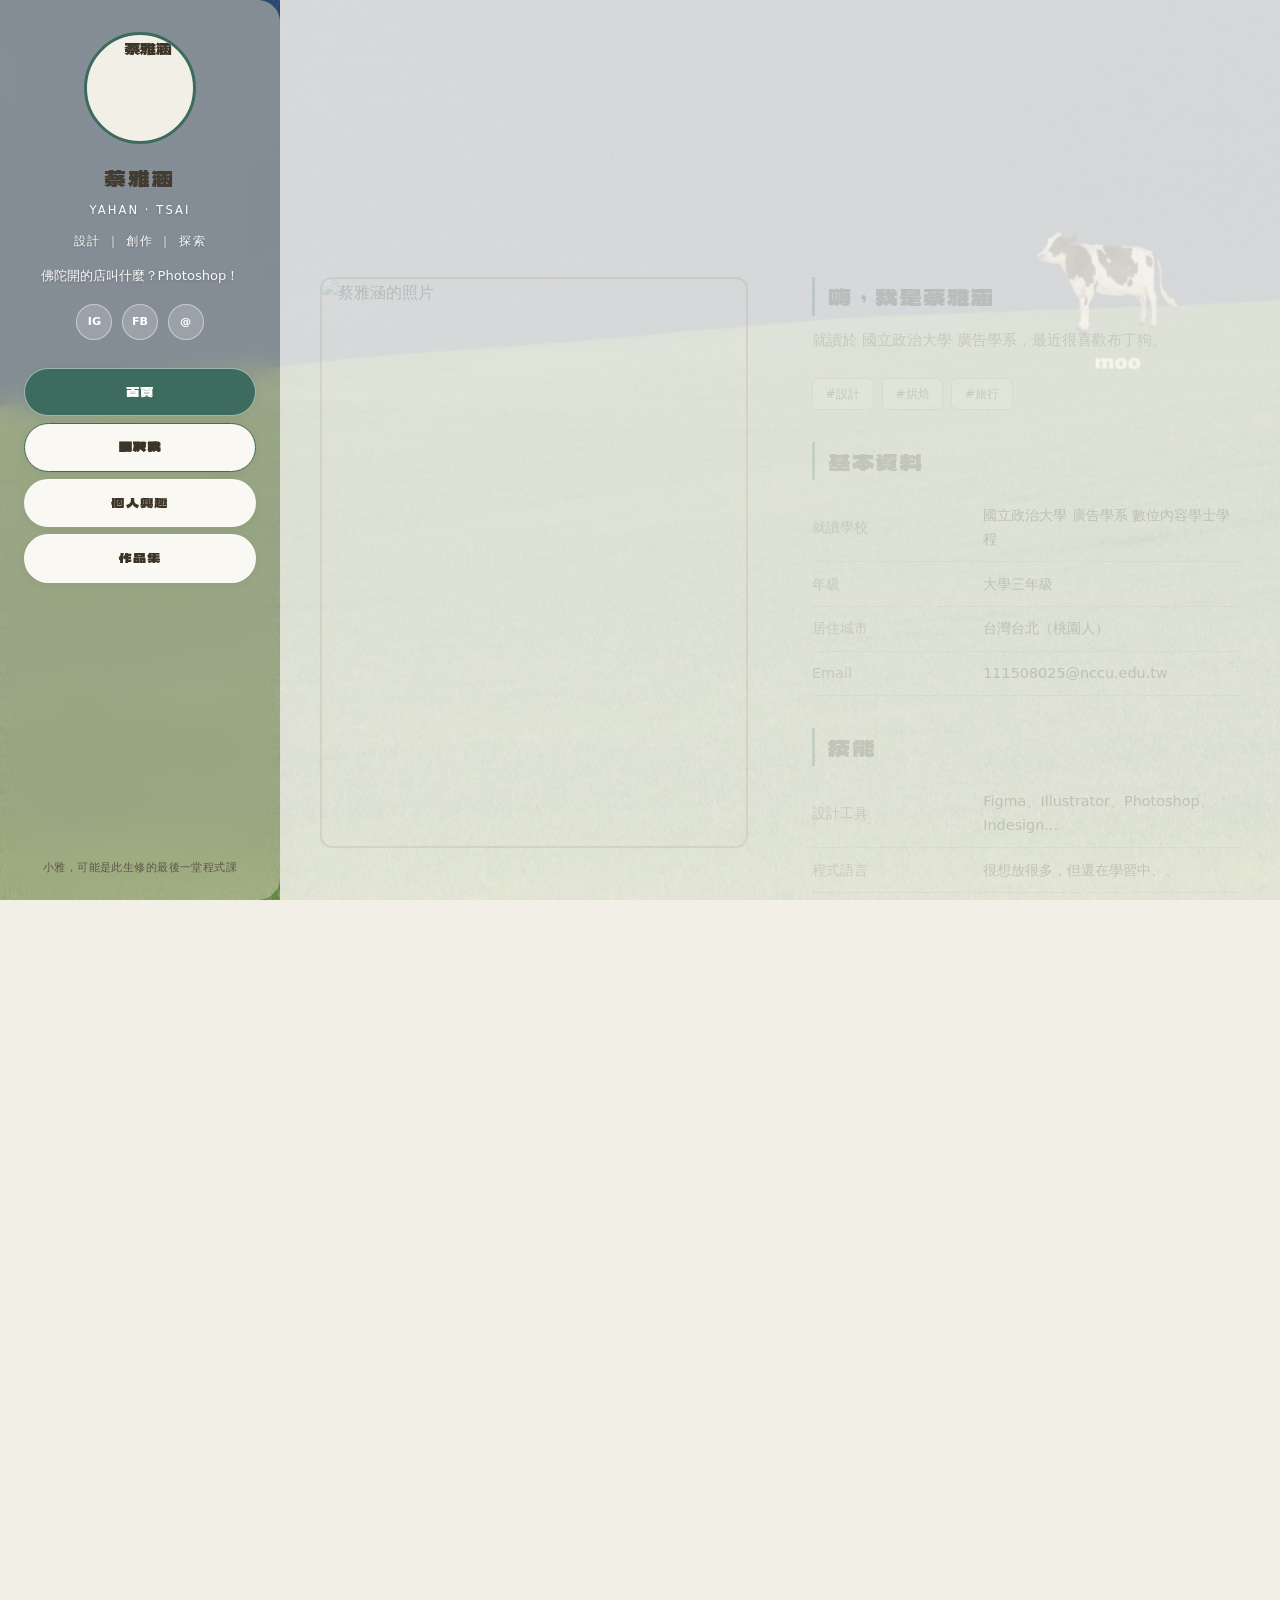
==== pages/about.html @ 95491099 "完成側邊欄佈局與字體調整" ====
<!DOCTYPE html>
<html lang="zh-TW">
<head>
  <meta charset="UTF-8" />
  <meta http-equiv="refresh" content="0;url=../index.html#about" />
  <title>重新導向…</title>
</head>
<body>
  <p>若未自動跳轉，請<a href="../index.html#about">點此前往關於我</a>。</p>
</body>
</html>
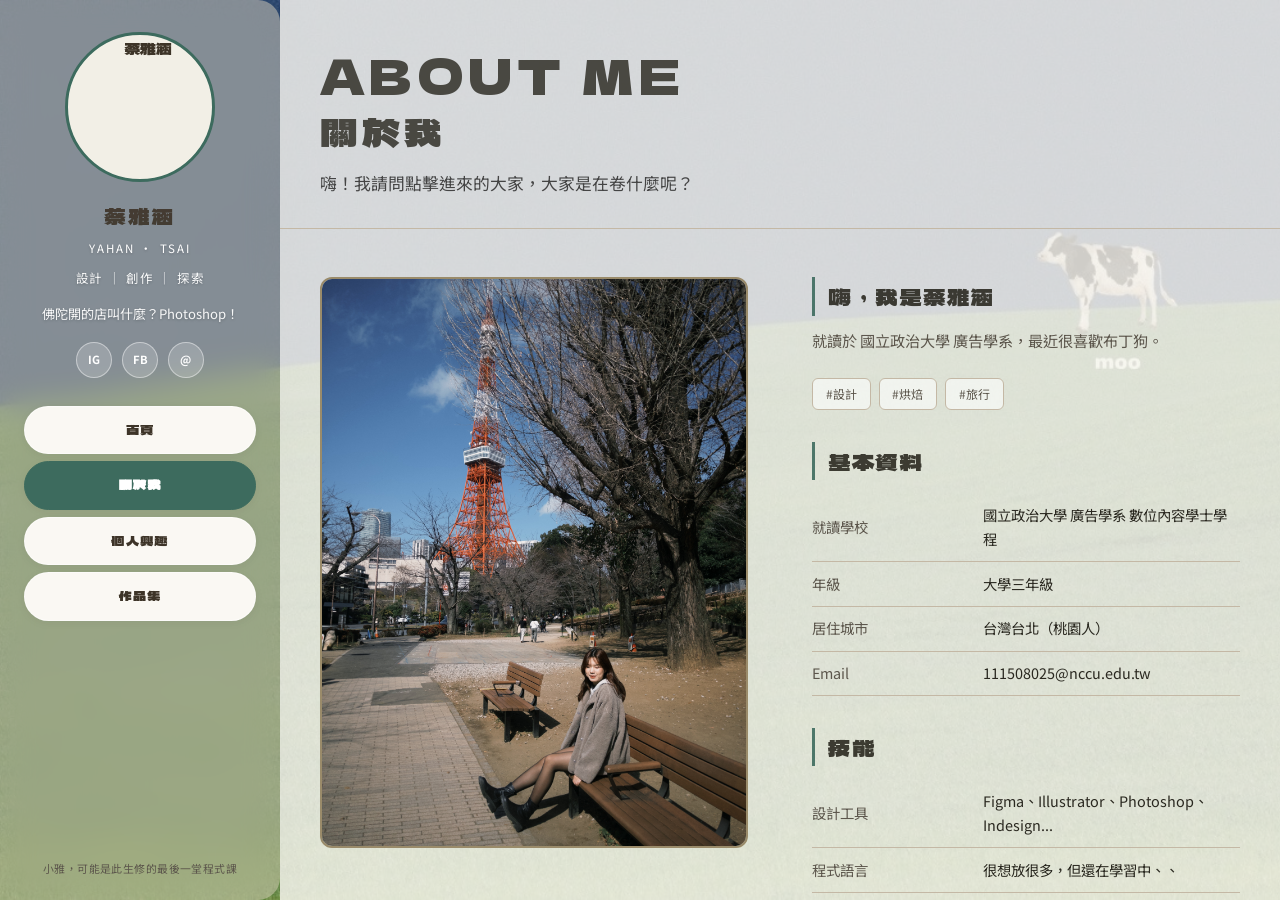
==== commit 1bf1d177: "Replace hash routes with path-based URLs and Vercel rewrites - Update navigation and hero links to /" ====
--- a/pages/about.html
+++ b/pages/about.html
@@ -2,10 +2,83 @@
 <html lang="zh-TW">
 <head>
   <meta charset="UTF-8" />
-  <meta http-equiv="refresh" content="0;url=../index.html#about" />
-  <title>重新導向…</title>
+  <meta name="viewport" content="width=device-width, initial-scale=1.0" />
+  <title>關於我 · 蔡雅涵</title>
+  <link rel="stylesheet" href="../css/style.css" />
+  <link rel="preconnect" href="https://fonts.googleapis.com" />
+  <link href="https://fonts.googleapis.com/css2?family=Noto+Sans+TC:wght@400;500;700&display=swap" rel="stylesheet" />
 </head>
 <body>
-  <p>若未自動跳轉，請<a href="../index.html#about">點此前往關於我</a>。</p>
+  <div class="layout" id="layout">
+    <aside class="sidebar" aria-label="網站選單與簡介">
+      <div class="sidebar__inner">
+        <div class="sidebar__avatar">
+          <img class="sidebar__avatar-img" src="../images/head.jpg?v=20260412" alt="蔡雅涵" />
+        </div>
+        <p class="sidebar__name">蔡雅涵</p>
+        <p class="sidebar__en">YAHAN · TSAI</p>
+        <p class="sidebar__tagline">設計 ｜ 創作 ｜ 探索</p>
+        <p class="sidebar__bio">佛陀開的店叫什麼？Photoshop！</p>
+        <div class="sidebar__social" aria-label="社群連結">
+          <a class="sidebar__social-link" href="https://www.instagram.com/vegetab.yh/" target="_blank" rel="noopener noreferrer" aria-label="Instagram（另開新分頁）">IG</a>
+          <a class="sidebar__social-link" href="https://www.facebook.com/ya.han.JK0905?locale=zh_TW" target="_blank" rel="noopener noreferrer" aria-label="Facebook（另開新分頁）">FB</a>
+          <a class="sidebar__social-link" href="https://www.threads.com/@vegetab.yh?hl=zh-tw" target="_blank" rel="noopener noreferrer" aria-label="Threads（另開新分頁）">@</a>
+        </div>
+        <nav class="sidebar__nav" aria-label="主要導覽">
+          <a href="/" class="sidebar__nav-btn" data-view="home">首頁</a>
+          <a href="/about" class="sidebar__nav-btn active" data-view="about">關於我</a>
+          <a href="/interests" class="sidebar__nav-btn" data-view="interests">個人興趣</a>
+          <a href="/portfolio" class="sidebar__nav-btn" data-view="portfolio">作品集</a>
+        </nav>
+        <p class="sidebar__copy">小雅，可能是此生修的最後一堂程式課</p>
+      </div>
+    </aside>
+
+    <div class="main-wrap">
+      <header class="main-topbar">
+        <button type="button" class="back-btn" id="backBtn" aria-label="返回選單">← 返回</button>
+      </header>
+      <main class="app-main">
+        <section id="view-about" class="view view--active" aria-label="關於我">
+          <div class="page__header fade-in">
+            <h1 class="page__title"><span class="page__title-en">ABOUT ME</span><span class="page__title-zh">關於我</span></h1>
+            <p>嗨！我請問點擊進來的大家，大家是在卷什麼呢？</p>
+          </div>
+          <div class="page__body">
+            <div class="about-grid">
+              <div>
+                <img class="about-photo" src="../images/pic.jpg?v=20260412" alt="蔡雅涵的照片" />
+              </div>
+              <div class="about-info">
+                <h2>嗨，我是蔡雅涵</h2>
+                <p>就讀於 國立政治大學 廣告學系，最近很喜歡布丁狗。</p>
+                <div class="tag-list">
+                  <span class="tag">#設計</span>
+                  <span class="tag">#烘焙</span>
+                  <span class="tag">#旅行</span>
+                </div>
+                <h2>基本資料</h2>
+                <table class="skills-table">
+                  <tr><td>就讀學校</td><td>國立政治大學 廣告學系 數位內容學士學程</td></tr>
+                  <tr><td>年級</td><td>大學三年級</td></tr>
+                  <tr><td>居住城市</td><td>台灣台北（桃園人）</td></tr>
+                  <tr><td>Email</td><td>111508025@nccu.edu.tw</td></tr>
+                </table>
+                <h2>技能</h2>
+                <table class="skills-table">
+                  <tr><td>設計工具</td><td>Figma、Illustrator、Photoshop、Indesign...</td></tr>
+                  <tr><td>程式語言</td><td>很想放很多，但還在學習中、、</td></tr>
+                  <tr><td>其他</td><td>超會講笑話，康輔社學術專家</td></tr>
+                </table>
+                <br />
+                <a class="btn btn--primary" href="/portfolio">查看作品集 →</a>
+              </div>
+            </div>
+          </div>
+        </section>
+      </main>
+    </div>
+  </div>
+  <script src="../js/main.js"></script>
 </body>
 </html>
--- a/css/style.css
+++ b/css/style.css
@@ -0,0 +1,1136 @@
+@font-face {
+  font-family: 'Mantou Sans';
+  src: url('../fonts/MantouSans-Regular.ttf') format('truetype');
+  font-weight: 400;
+  font-style: normal;
+  font-display: swap;
+}
+
+:root {
+  /* 圖檔更新後請一併改下方 url 與 index.html 內 ?v= 讓快取失效 */
+  --cream: #f2efe6;
+  --main-bg: #f7f5ef;
+  --sidebar-bg: #d4c9b4;
+  --bg-cow: url('../images/cow.jpg?v=20260412');
+  --sidebar-glass: rgba(212, 201, 180, 0.52);
+  --main-content-scrim: rgba(247, 245, 239, 0.84);
+  --sidebar-ink: #3d3428;
+  --ink: #2a2820;
+  --accent: #9a8b6a;
+  --accent2: #3d6b5e;
+  --muted: #5c564c;
+  --card-bg: #ffffff;
+  --border: #c4b8a5;
+  --pill-bg: #faf8f3;
+  --font-sans: 'Noto Sans TC', system-ui, sans-serif;
+  --sidebar-width: 280px;
+}
+
+h1, h2, h3 {
+  font-family: 'Mantou Sans', var(--font-sans);
+  font-weight: 400;
+  letter-spacing: 0.08em;
+  opacity: 0.9;
+}
+
+*, *::before, *::after { box-sizing: border-box; margin: 0; padding: 0; }
+
+html { scroll-behavior: smooth; height: 100%; }
+
+body {
+  height: 100%;
+  color: var(--ink);
+  font-family: var(--font-sans);
+  line-height: 1.7;
+  overflow: hidden;
+  background-color: var(--cream);
+  background-image: var(--bg-cow);
+  background-size: cover;
+  background-position: center;
+  background-repeat: no-repeat;
+  background-attachment: fixed;
+}
+
+a { color: inherit; text-decoration: none; }
+img { max-width: 100%; display: block; }
+
+button {
+  font-family: inherit;
+  cursor: pointer;
+}
+
+/* ----- App shell ----- */
+.layout {
+  display: flex;
+  height: 100vh;
+  height: 100dvh;
+  overflow: hidden;
+  background: transparent;
+}
+
+.sidebar {
+  flex: 0 0 var(--sidebar-width);
+  width: var(--sidebar-width);
+  height: 100%;
+  overflow-y: auto;
+  background: var(--sidebar-glass);
+  backdrop-filter: blur(16px);
+  -webkit-backdrop-filter: blur(16px);
+  color: var(--sidebar-ink);
+  border-radius: 0 22px 22px 0;
+  box-shadow: 4px 0 24px rgba(45, 40, 30, 0.12);
+  font-family: 'Mantou Sans', var(--font-sans);
+}
+
+.sidebar__inner {
+  padding: 2rem 1.5rem 1.5rem;
+  display: flex;
+  flex-direction: column;
+  align-items: center;
+  text-align: center;
+  min-height: 100%;
+}
+
+.sidebar__avatar {
+  --avatar-size: 150px;
+  width: var(--avatar-size);
+  height: var(--avatar-size);
+  min-width: var(--avatar-size);
+  min-height: var(--avatar-size);
+  max-width: var(--avatar-size);
+  aspect-ratio: 1;
+  border-radius: 50%;
+  overflow: hidden;
+  border: 3px solid var(--accent2);
+  background-color: var(--cream);
+  margin: 0 auto 1rem;
+  flex-shrink: 0;
+  display: flex;
+  align-items: center;
+  justify-content: center;
+  position: relative;
+}
+
+.sidebar__avatar-img {
+  width: 100%;
+  height: 100%;
+  max-width: none;
+  object-fit: cover;
+  object-position: center;
+  flex-shrink: 0;
+}
+
+.sidebar__avatar-placeholder {
+  font-family: var(--font-sans);
+  font-size: 0.8rem;
+  color: var(--muted);
+}
+
+.sidebar__name {
+  font-family: 'Mantou Sans', var(--font-sans);
+  font-size: 1.35rem;
+  font-weight: 400;
+  letter-spacing: 0.1em;
+  margin-bottom: 0.25rem;
+  color: var(--sidebar-ink);
+  opacity: 0.9;
+}
+
+.sidebar__en {
+  font-family: var(--font-sans);
+  font-size: 0.72rem;
+  letter-spacing: 0.18em;
+  color: #fff;
+  text-shadow: 0 1px 3px rgba(0, 0, 0, 0.2);
+  text-transform: uppercase;
+  margin-bottom: 0.6rem;
+}
+
+.sidebar__tagline {
+  font-family: var(--font-sans);
+  font-size: 0.78rem;
+  letter-spacing: 0.14em;
+  color: rgba(255, 255, 255, 0.95);
+  text-shadow: 0 1px 3px rgba(0, 0, 0, 0.2);
+  margin-bottom: 0.85rem;
+}
+
+.sidebar__bio {
+  font-family: var(--font-sans);
+  font-size: 0.82rem;
+  line-height: 1.65;
+  color: rgba(255, 255, 255, 0.94);
+  text-shadow: 0 1px 3px rgba(0, 0, 0, 0.22);
+  margin-bottom: 1.1rem;
+  max-width: 220px;
+}
+
+.sidebar__social {
+  display: flex;
+  gap: 0.6rem;
+  margin-bottom: 1.75rem;
+}
+
+.sidebar__social-link {
+  width: 36px;
+  height: 36px;
+  border-radius: 50%;
+  background: rgba(255, 255, 255, 0.18);
+  border: 1px solid rgba(255, 255, 255, 0.45);
+  display: flex;
+  align-items: center;
+  justify-content: center;
+  font-family: var(--font-sans);
+  font-size: 0.7rem;
+  font-weight: 700;
+  color: #fff;
+  transition: background 0.2s, transform 0.2s, border-color 0.2s;
+}
+
+.sidebar__social-link:hover {
+  background: rgba(255, 255, 255, 0.32);
+  border-color: rgba(255, 255, 255, 0.65);
+  color: #fff;
+  transform: translateY(-2px);
+}
+
+.sidebar__nav {
+  width: 100%;
+  display: flex;
+  flex-direction: column;
+  gap: 0.45rem;
+  margin-bottom: auto;
+  padding-bottom: 1.5rem;
+}
+
+.sidebar__nav-btn {
+  display: block;
+  width: 100%;
+  padding: 0.75rem 1rem;
+  border-radius: 999px;
+  background: var(--pill-bg);
+  color: var(--sidebar-ink);
+  font-size: 0.82rem;
+  letter-spacing: 0.1em;
+  text-align: center;
+  border: 1px solid rgba(255, 255, 255, 0.5);
+  box-shadow: 0 2px 8px rgba(45, 40, 30, 0.06);
+  transition: background 0.2s, color 0.2s, box-shadow 0.2s;
+}
+
+.sidebar__nav-btn:hover {
+  background: #fff;
+  box-shadow: 0 4px 14px rgba(61, 107, 94, 0.15);
+}
+
+.sidebar__nav-btn.active {
+  background: var(--accent2);
+  color: #fff;
+  border-color: var(--accent2);
+  font-weight: 700;
+}
+
+.sidebar__copy {
+  font-family: var(--font-sans);
+  font-size: 0.68rem;
+  letter-spacing: 0.04em;
+  color: var(--muted);
+  line-height: 1.5;
+  margin-top: 1rem;
+}
+
+.main-wrap {
+  flex: 1;
+  min-width: 0;
+  height: 100%;
+  display: flex;
+  flex-direction: column;
+  position: relative;
+  background: transparent;
+}
+
+.main-wrap::before {
+  content: '';
+  position: absolute;
+  inset: 0;
+  z-index: 0;
+  background: var(--main-content-scrim);
+  pointer-events: none;
+}
+
+.main-topbar {
+  display: none;
+  flex-shrink: 0;
+  padding: 0.65rem 1rem;
+  position: relative;
+  z-index: 1;
+  background: var(--main-content-scrim);
+  backdrop-filter: blur(6px);
+  -webkit-backdrop-filter: blur(6px);
+  border-bottom: 1px solid var(--border);
+}
+
+.back-btn {
+  background: none;
+  border: none;
+  font-family: var(--font-sans);
+  font-size: 0.9rem;
+  color: var(--accent2);
+  font-weight: 500;
+  padding: 0.35rem 0;
+}
+
+.app-main {
+  position: relative;
+  z-index: 1;
+  flex: 1;
+  overflow-y: auto;
+  overflow-x: hidden;
+  -webkit-overflow-scrolling: touch;
+}
+
+.view {
+  display: none;
+  min-height: 100%;
+}
+
+.view--active {
+  display: block;
+  animation: viewFade 0.35s ease;
+}
+
+@keyframes viewFade {
+  from { opacity: 0; }
+  to { opacity: 1; }
+}
+
+/* ----- Hero ----- */
+.hero {
+  position: relative;
+  overflow: hidden;
+}
+
+.hero__content {
+  display: flex;
+  align-items: center;
+  gap: 4rem;
+  max-width: 1100px;
+  margin: 0 auto;
+  padding: 3rem 2.5rem 2.5rem;
+}
+
+.hero__photo-placeholder {
+  width: min(220px, 100%);
+  max-width: 220px;
+  aspect-ratio: 11 / 14;
+  height: auto;
+  min-height: 0;
+  flex-shrink: 0;
+  border: 2px solid var(--accent);
+  border-radius: 12px;
+  display: flex;
+  align-items: center;
+  justify-content: center;
+  color: var(--muted);
+  font-size: 0.85rem;
+  font-family: var(--font-sans);
+  background-color: var(--cream);
+  background-image: var(--bg-cow);
+  background-size: cover;
+  background-position: center;
+  background-repeat: no-repeat;
+}
+
+.hero__photo {
+  width: min(220px, 100%);
+  max-width: 220px;
+  aspect-ratio: 11 / 14;
+  height: auto;
+  min-height: 0;
+  object-fit: cover;
+  object-position: center;
+  border: 2px solid var(--accent);
+  border-radius: 12px;
+  flex-shrink: 0;
+}
+
+.hero__greeting {
+  font-size: 0.9rem;
+  letter-spacing: 0.12em;
+  color: var(--muted);
+  margin-bottom: 0.5rem;
+  font-family: var(--font-sans);
+}
+
+.hero__name {
+  font-size: clamp(2.5rem, 5vw, 4rem);
+  font-weight: 400;
+  line-height: 1.1;
+  margin-bottom: 0.8rem;
+}
+
+.hero__name span {
+  font-size: 0.5em;
+  color: var(--accent2);
+  letter-spacing: 0.08em;
+  display: block;
+}
+
+.hero__tagline {
+  font-size: 0.9rem;
+  letter-spacing: 0.2em;
+  color: var(--accent);
+  margin-bottom: 1.2rem;
+  font-family: var(--font-sans);
+}
+
+.hero__desc {
+  color: var(--muted);
+  max-width: 420px;
+  font-size: 0.95rem;
+  margin-bottom: 2rem;
+  font-family: var(--font-sans);
+}
+
+.hero__cta {
+  display: flex;
+  gap: 1rem;
+  flex-wrap: wrap;
+}
+
+.btn {
+  display: inline-block;
+  padding: 0.7rem 1.8rem;
+  font-family: var(--font-sans);
+  font-size: 0.82rem;
+  letter-spacing: 0.06em;
+  border-radius: 8px;
+  transition: all 0.25s;
+  border: 2px solid transparent;
+  text-decoration: none;
+  box-sizing: border-box;
+}
+
+.btn--primary {
+  background: var(--accent2);
+  color: #fff;
+  border-color: var(--accent2);
+}
+
+.btn--primary:hover {
+  background: #2f5347;
+  border-color: #2f5347;
+}
+
+.btn--outline {
+  background: transparent;
+  color: var(--ink);
+  border-color: var(--ink);
+}
+
+.btn--outline:hover {
+  background: var(--ink);
+  color: var(--cream);
+}
+
+.hero__cards {
+  display: grid;
+  grid-template-columns: repeat(3, 1fr);
+  gap: 1px;
+  border-top: 1px solid var(--border);
+  border-bottom: 1px solid var(--border);
+  margin-top: 1rem;
+}
+
+button.card,
+a.card {
+  font: inherit;
+  color: inherit;
+  text-align: left;
+  background: transparent;
+  border: none;
+  cursor: pointer;
+  appearance: none;
+  text-decoration: none;
+}
+
+.card {
+  padding: 2.5rem 1.8rem;
+  display: flex;
+  flex-direction: column;
+  gap: 0.65rem;
+  border-right: 1px solid var(--border);
+  transition: background 0.25s;
+}
+
+.card:last-child {
+  border-right: none;
+}
+
+.card:hover {
+  background: var(--accent2);
+  color: var(--cream);
+}
+
+.card__icon {
+  font-size: 1.8rem;
+}
+
+.card h3 {
+  font-family: 'Mantou Sans', var(--font-sans);
+  font-size: clamp(1.5rem, 2.2vw, 1.8rem);
+  font-weight: 400;
+  letter-spacing: 0.05em;
+  line-height: 1.2;
+  margin-bottom: 0.55rem;
+}
+
+.card__subtitle {
+  font-family: var(--font-sans);
+  font-size: 1rem;
+  font-weight: 400;
+  letter-spacing: 0.02em;
+  line-height: 1.55;
+  color: #666;
+}
+
+.card:hover .card__subtitle {
+  color: rgba(247, 245, 239, 0.92);
+}
+
+.hero__mascot {
+  width: 100%;
+  margin-top: 0;
+  border-top: 1px solid var(--border);
+  background: rgba(255, 255, 255, 0.35);
+  overflow: hidden;
+}
+
+.hero__mascot-inner {
+  container-type: inline-size;
+  position: relative;
+  width: 100%;
+  height: clamp(72px, 16vw, 112px);
+}
+
+.hero__cow-marquee {
+  width: 100%;
+  height: 100%;
+  display: flex;
+  align-items: flex-end;
+  overflow: hidden;
+}
+
+.hero__cow-track {
+  display: flex;
+  flex-direction: row;
+  flex-wrap: nowrap;
+  align-items: flex-end;
+  gap: 0.35rem;
+  width: max-content;
+  animation: heroCowScroll 10s linear infinite;
+  will-change: transform;
+}
+
+.hero__cow-img {
+  display: block;
+  height: 88%;
+  width: auto;
+  max-height: 104px;
+  flex-shrink: 0;
+  object-fit: contain;
+  pointer-events: none;
+}
+
+@keyframes heroCowScroll {
+  0% {
+    transform: translateX(0);
+  }
+  100% {
+    transform: translateX(-50%);
+  }
+}
+
+@media (prefers-reduced-motion: reduce) {
+  .hero__cow-track {
+    animation: none;
+  }
+}
+
+/* ----- Inner pages ----- */
+.page__header {
+  max-width: 1100px;
+  margin: 0 auto;
+  padding: 3rem 2.5rem 2rem;
+  border-bottom: 1px solid var(--border);
+}
+
+.page__title {
+  font-weight: 400;
+  line-height: 1.15;
+}
+
+.page__title-en {
+  display: block;
+  font-family: 'Mantou Sans', var(--font-sans);
+  font-size: clamp(2.5rem, 5vw, 3rem);
+  font-weight: 400;
+  letter-spacing: 0.1em;
+  line-height: 1.1;
+  margin-bottom: 0.5rem;
+  color: var(--ink);
+  opacity: 0.9;
+}
+
+.page__title-zh {
+  display: block;
+  font-family: 'Mantou Sans', var(--font-sans);
+  font-size: clamp(1.85rem, 3.5vw, 2.35rem);
+  font-weight: 400;
+  letter-spacing: 0.1em;
+  line-height: 1.15;
+  color: var(--ink);
+  opacity: 0.9;
+}
+
+.page__header p {
+  color: #444444;
+  max-width: 560px;
+  font-size: 1.05rem;
+  line-height: 1.6;
+  margin-top: 1.1rem;
+  font-family: var(--font-sans);
+}
+
+.page__body {
+  max-width: 1100px;
+  margin: 0 auto;
+  padding: 3rem 2.5rem 4rem;
+}
+
+.about-grid {
+  display: grid;
+  grid-template-columns: 1fr 1fr;
+  gap: 4rem;
+  align-items: start;
+}
+
+.about-photo-placeholder {
+  width: 100%;
+  aspect-ratio: 3/4;
+  background-color: var(--cream);
+  background-image: var(--bg-cow);
+  background-size: cover;
+  background-position: center;
+  background-repeat: no-repeat;
+  border: 2px solid var(--accent);
+  border-radius: 12px;
+  display: flex;
+  align-items: center;
+  justify-content: center;
+  color: var(--muted);
+  font-size: 0.85rem;
+  font-family: var(--font-sans);
+}
+
+.about-photo {
+  display: block;
+  width: 100%;
+  max-width: 100%;
+  height: auto;
+  aspect-ratio: 3 / 4;
+  object-fit: cover;
+  object-position: center;
+  border: 2px solid var(--accent);
+  border-radius: 12px;
+}
+
+.about-info h2 {
+  font-size: 1.4rem;
+  margin-bottom: 0.8rem;
+  border-left: 3px solid var(--accent2);
+  padding-left: 0.8rem;
+  margin-top: 2rem;
+}
+
+.about-info h2:first-child {
+  margin-top: 0;
+}
+
+.about-info p {
+  color: var(--muted);
+  margin-bottom: 1.5rem;
+  font-size: 0.95rem;
+  font-family: var(--font-sans);
+}
+
+.tag-list {
+  display: flex;
+  flex-wrap: wrap;
+  gap: 0.5rem;
+  margin-bottom: 2rem;
+}
+
+.tag {
+  padding: 0.3rem 0.8rem;
+  border: 1px solid var(--border);
+  font-family: var(--font-sans);
+  font-size: 0.75rem;
+  border-radius: 6px;
+  color: var(--muted);
+  background: rgba(255, 255, 255, 0.6);
+}
+
+.skills-table {
+  width: 100%;
+  border-collapse: collapse;
+  font-size: 0.9rem;
+  font-family: var(--font-sans);
+}
+
+.skills-table td {
+  padding: 0.6rem 0;
+  border-bottom: 1px solid var(--border);
+}
+
+.skills-table td:first-child {
+  color: var(--muted);
+  width: 40%;
+}
+
+.interests-grid {
+  display: grid;
+  grid-template-columns: repeat(2, 1fr);
+  gap: 2rem;
+}
+
+.interest-card {
+  padding: 2rem;
+  border: 1px solid rgba(255, 255, 255, 0.2);
+  border-radius: 12px;
+  background: rgba(32, 38, 34, 0.78);
+  backdrop-filter: blur(10px);
+  -webkit-backdrop-filter: blur(10px);
+  transition:
+    transform 0.45s cubic-bezier(0.34, 1.2, 0.56, 1),
+    box-shadow 0.45s ease;
+}
+
+.interest-card:hover {
+  transform: translateY(-12px) scale(1.02);
+  box-shadow: 0 22px 48px rgba(0, 0, 0, 0.38);
+}
+
+.interest-card--photo,
+.interest-card--music,
+.interest-card--travel,
+.interest-card--movie,
+.interest-card--bake,
+.interest-card--painting {
+  position: relative;
+  overflow: hidden;
+  border-color: rgba(255, 255, 255, 0.28);
+  background: transparent;
+}
+
+.interest-card--photo::before,
+.interest-card--music::before,
+.interest-card--travel::before,
+.interest-card--movie::before,
+.interest-card--bake::before,
+.interest-card--painting::before {
+  content: '';
+  position: absolute;
+  inset: 0;
+  z-index: 0;
+  background-size: cover;
+  background-position: center;
+  background-repeat: no-repeat;
+  transform: scale(1);
+  transform-origin: center center;
+  transition: transform 0.55s cubic-bezier(0.25, 0.8, 0.35, 1);
+}
+
+.interest-card--photo:hover::before,
+.interest-card--music:hover::before,
+.interest-card--travel:hover::before,
+.interest-card--movie:hover::before,
+.interest-card--bake:hover::before,
+.interest-card--painting:hover::before {
+  transform: scale(1.09);
+}
+
+.interest-card--photo::before {
+  background-image: url('../images/photo.jpg?v=20260412');
+}
+
+.interest-card--music::before {
+  background-image: url('../images/music.jpeg?v=20260412');
+}
+
+.interest-card--travel::before {
+  background-image: url('../images/travel.jpg?v=20260412');
+}
+
+.interest-card--movie::before {
+  background-image: url('../images/movie.jpg?v=20260412');
+}
+
+.interest-card--bake::before {
+  background-image: url('../images/bake.jpg?v=20260412');
+}
+
+.interest-card--painting::before {
+  background-image: url('../images/painting.jpg?v=20260412');
+}
+
+.interest-card--photo::after,
+.interest-card--music::after,
+.interest-card--travel::after,
+.interest-card--movie::after,
+.interest-card--bake::after,
+.interest-card--painting::after {
+  content: '';
+  position: absolute;
+  inset: 0;
+  z-index: 1;
+  background: linear-gradient(
+    155deg,
+    rgba(18, 22, 20, 0.55) 0%,
+    rgba(28, 32, 28, 0.72) 100%
+  );
+  pointer-events: none;
+}
+
+.interest-card--photo .interest-card__icon,
+.interest-card--photo h3,
+.interest-card--photo p,
+.interest-card--music .interest-card__icon,
+.interest-card--music h3,
+.interest-card--music p,
+.interest-card--travel .interest-card__icon,
+.interest-card--travel h3,
+.interest-card--travel p,
+.interest-card--movie .interest-card__icon,
+.interest-card--movie h3,
+.interest-card--movie p,
+.interest-card--bake .interest-card__icon,
+.interest-card--bake h3,
+.interest-card--bake p,
+.interest-card--painting .interest-card__icon,
+.interest-card--painting h3,
+.interest-card--painting p {
+  position: relative;
+  z-index: 2;
+}
+
+.interest-card__icon {
+  display: inline-block;
+  font-size: 2.5rem;
+  margin-bottom: 1rem;
+  filter: drop-shadow(0 2px 4px rgba(0, 0, 0, 0.45));
+  transition: transform 0.45s cubic-bezier(0.34, 1.2, 0.56, 1);
+}
+
+.interest-card:hover .interest-card__icon {
+  transform: translateY(-8px) scale(1.12);
+}
+
+.interest-card h3 {
+  font-size: 1.1rem;
+  margin-bottom: 0.5rem;
+  color: #fff;
+  text-shadow: 0 1px 4px rgba(0, 0, 0, 0.35);
+}
+
+.interest-card p {
+  color: rgba(255, 255, 255, 0.95);
+  font-size: 0.9rem;
+  font-family: var(--font-sans);
+  text-shadow: 0 1px 3px rgba(0, 0, 0, 0.25);
+}
+
+.portfolio-grid {
+  display: grid;
+  grid-template-columns: repeat(2, 1fr);
+  gap: 2rem;
+}
+
+.portfolio-item {
+  border: 1px solid var(--border);
+  border-radius: 12px;
+  overflow: hidden;
+  transition:
+    transform 0.45s cubic-bezier(0.34, 1.2, 0.56, 1),
+    box-shadow 0.45s ease;
+  display: block;
+  background: var(--card-bg);
+}
+
+.portfolio-item:hover {
+  transform: translateY(-12px) scale(1.02);
+  box-shadow: 0 22px 50px rgba(0, 0, 0, 0.14);
+}
+
+.portfolio-item__img {
+  width: 100%;
+  aspect-ratio: 16/9;
+  object-fit: cover;
+  display: block;
+  transform: scale(1);
+  transform-origin: center center;
+  transition: transform 0.5s cubic-bezier(0.25, 0.8, 0.35, 1);
+}
+
+.portfolio-item:hover .portfolio-item__img {
+  transform: scale(1.06);
+}
+
+.portfolio-item__img--logo,
+.portfolio-item__img--poster {
+  object-fit: contain;
+  padding: 1.5rem 1.75rem;
+  background: var(--cream);
+  box-sizing: border-box;
+}
+
+.portfolio-item__imgs--pair {
+  display: flex;
+  flex-direction: row;
+  align-items: center;
+  justify-content: center;
+  gap: clamp(0.5rem, 2vw, 1rem);
+  width: 100%;
+  aspect-ratio: 16 / 9;
+  padding: 1rem 1.25rem;
+  background: var(--cream);
+  box-sizing: border-box;
+}
+
+.portfolio-item__img-pair {
+  flex: 1 1 0;
+  min-width: 0;
+  max-height: 100%;
+  width: auto;
+  height: auto;
+  object-fit: contain;
+  object-position: center;
+  display: block;
+  transform: scale(1);
+  transform-origin: center center;
+  transition: transform 0.5s cubic-bezier(0.25, 0.8, 0.35, 1);
+}
+
+.portfolio-item:hover .portfolio-item__img-pair {
+  transform: scale(1.05);
+}
+
+.portfolio-item__img-placeholder {
+  width: 100%;
+  aspect-ratio: 16/9;
+  background-color: var(--cream);
+  background-image: var(--bg-cow);
+  background-size: cover;
+  background-position: center;
+  background-repeat: no-repeat;
+  display: flex;
+  align-items: center;
+  justify-content: center;
+  color: var(--ink);
+  text-shadow: 0 0 8px rgba(255, 255, 255, 0.95);
+  font-size: 0.85rem;
+  font-family: var(--font-sans);
+}
+
+.portfolio-item__info {
+  padding: 1.5rem;
+}
+
+.portfolio-item__tags {
+  display: flex;
+  gap: 0.4rem;
+  flex-wrap: wrap;
+  margin-bottom: 0.6rem;
+}
+
+.portfolio-item__info h3 {
+  font-size: 1rem;
+  margin-bottom: 0.4rem;
+}
+
+.portfolio-item__info p {
+  color: var(--muted);
+  font-size: 0.85rem;
+  font-family: var(--font-sans);
+}
+
+.portfolio-item__yt-link {
+  display: inline-block;
+  margin-top: 0.75rem;
+  font-family: var(--font-sans);
+  font-size: 0.82rem;
+  color: var(--accent2);
+  letter-spacing: 0.04em;
+  border-bottom: 1px solid currentColor;
+}
+
+.portfolio-item__yt-link:hover {
+  color: var(--ink);
+}
+
+.fade-in {
+  opacity: 0;
+  transform: translateY(24px);
+  animation: fadeUp 0.6s ease forwards;
+}
+
+@keyframes fadeUp {
+  to {
+    opacity: 1;
+    transform: none;
+  }
+}
+
+.fade-in:nth-child(1) { animation-delay: 0.05s; }
+.fade-in:nth-child(2) { animation-delay: 0.15s; }
+.fade-in:nth-child(3) { animation-delay: 0.25s; }
+.fade-in:nth-child(4) { animation-delay: 0.35s; }
+
+.interests-grid .fade-in:nth-child(5) {
+  animation-delay: 0.45s;
+}
+
+.interests-grid .fade-in:nth-child(6) {
+  animation-delay: 0.55s;
+}
+
+@media (prefers-reduced-motion: reduce) {
+  .interest-card,
+  .interest-card:hover {
+    transform: none;
+    box-shadow: none;
+    transition: border-color 0.2s ease;
+  }
+
+  .interest-card--photo::before,
+  .interest-card--music::before,
+  .interest-card--travel::before,
+  .interest-card--movie::before,
+  .interest-card--bake::before,
+  .interest-card--painting::before,
+  .interest-card--photo:hover::before,
+  .interest-card--music:hover::before,
+  .interest-card--travel:hover::before,
+  .interest-card--movie:hover::before,
+  .interest-card--bake:hover::before,
+  .interest-card--painting:hover::before {
+    transform: none;
+    transition: none;
+  }
+
+  .interest-card:hover .interest-card__icon {
+    transform: none;
+  }
+
+  .portfolio-item,
+  .portfolio-item:hover {
+    transform: none;
+    box-shadow: none;
+    transition: border-color 0.2s ease;
+  }
+
+  .portfolio-item__img,
+  .portfolio-item:hover .portfolio-item__img,
+  .portfolio-item__img-pair,
+  .portfolio-item:hover .portfolio-item__img-pair {
+    transform: none;
+    transition: none;
+  }
+}
+
+/* ----- Mobile ----- */
+@media (max-width: 768px) {
+  body {
+    overflow: hidden;
+  }
+
+  .layout {
+    display: block;
+    position: relative;
+  }
+
+  .sidebar {
+    position: fixed;
+    inset: 0;
+    width: 100%;
+    max-width: none;
+    height: 100%;
+    height: 100dvh;
+    border-radius: 0;
+    z-index: 100;
+    box-shadow: none;
+  }
+
+  .main-wrap {
+    position: fixed;
+    inset: 0;
+    z-index: 200;
+    transform: translateX(100%);
+    transition: transform 0.38s cubic-bezier(0.4, 0, 0.2, 1);
+    box-shadow: -8px 0 32px rgba(0, 0, 0, 0.12);
+  }
+
+  .layout.main-open .main-wrap {
+    transform: translateX(0);
+  }
+
+  .main-topbar {
+    display: block;
+  }
+
+  .hero__content {
+    flex-direction: column;
+    gap: 2rem;
+    padding: 2rem 1.2rem 1.5rem;
+    text-align: center;
+  }
+
+  .hero__photo-placeholder,
+  .hero__photo {
+    margin: 0 auto;
+  }
+
+  .hero__cta {
+    justify-content: center;
+  }
+
+  .hero__cards {
+    grid-template-columns: 1fr 1fr;
+  }
+
+  .card {
+    padding: 1.5rem 1rem;
+  }
+
+  .about-grid {
+    grid-template-columns: 1fr;
+    gap: 2rem;
+  }
+
+  .interests-grid,
+  .portfolio-grid {
+    grid-template-columns: 1fr;
+  }
+
+  .page__header,
+  .page__body {
+    padding-left: 1.2rem;
+    padding-right: 1.2rem;
+  }
+}
+
+@media (max-width: 480px) {
+  .hero__cards {
+    grid-template-columns: 1fr;
+  }
+}
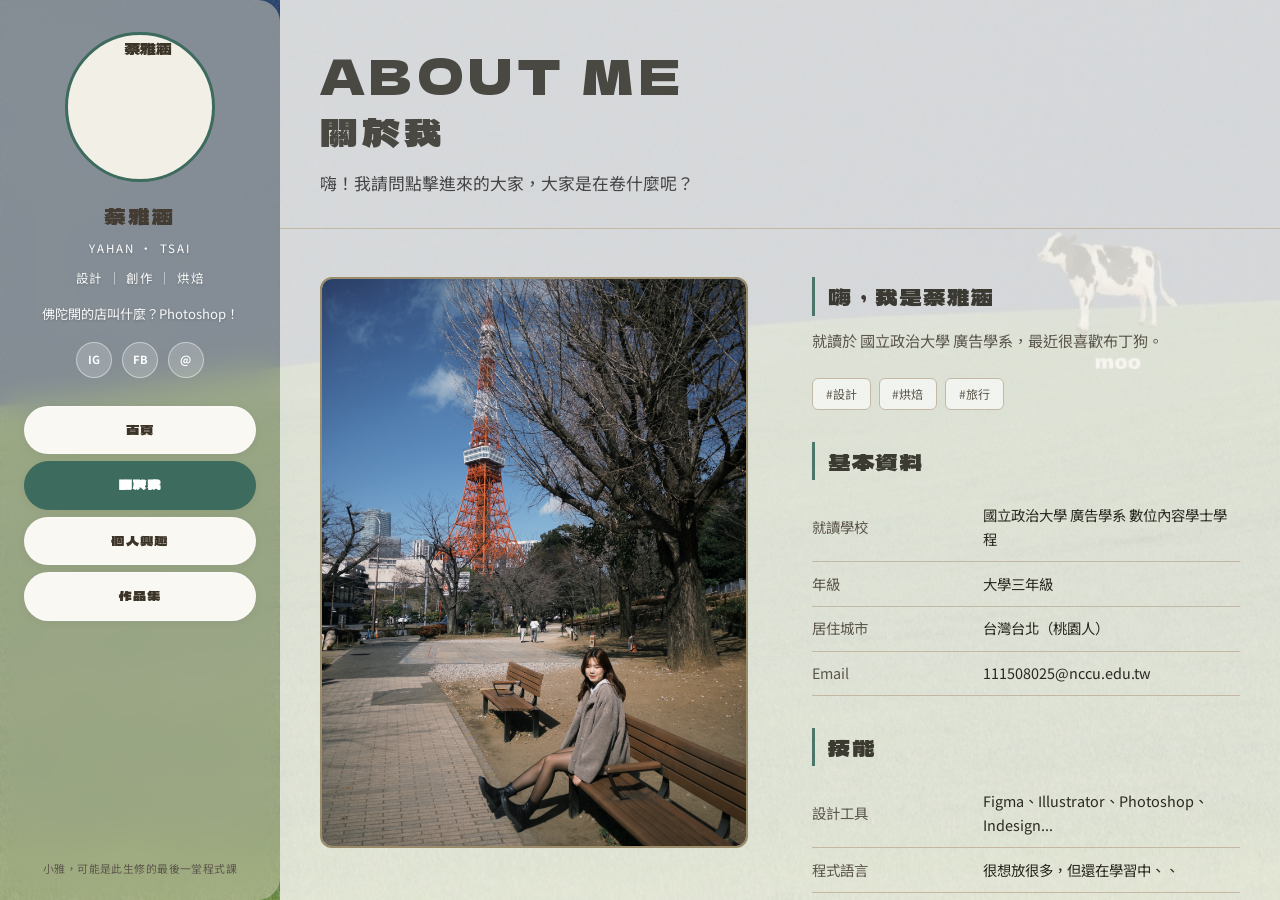
==== commit e4c02bf3: "content: update tagline to 設計 ｜ 創作 ｜ 烘焙 Unify the sidebar and homepage tagline wording across all pa" ====
--- a/pages/about.html
+++ b/pages/about.html
@@ -17,7 +17,7 @@
         </div>
         <p class="sidebar__name">蔡雅涵</p>
         <p class="sidebar__en">YAHAN · TSAI</p>
-        <p class="sidebar__tagline">設計 ｜ 創作 ｜ 探索</p>
+        <p class="sidebar__tagline">設計 ｜ 創作 ｜ 烘焙</p>
         <p class="sidebar__bio">佛陀開的店叫什麼？Photoshop！</p>
         <div class="sidebar__social" aria-label="社群連結">
           <a class="sidebar__social-link" href="https://www.instagram.com/vegetab.yh/" target="_blank" rel="noopener noreferrer" aria-label="Instagram（另開新分頁）">IG</a>
@@ -25,10 +25,10 @@
           <a class="sidebar__social-link" href="https://www.threads.com/@vegetab.yh?hl=zh-tw" target="_blank" rel="noopener noreferrer" aria-label="Threads（另開新分頁）">@</a>
         </div>
         <nav class="sidebar__nav" aria-label="主要導覽">
-          <a href="/" class="sidebar__nav-btn" data-view="home">首頁</a>
-          <a href="/about" class="sidebar__nav-btn active" data-view="about">關於我</a>
-          <a href="/interests" class="sidebar__nav-btn" data-view="interests">個人興趣</a>
-          <a href="/portfolio" class="sidebar__nav-btn" data-view="portfolio">作品集</a>
+          <a href="/" data-view="home" class="sidebar__nav-btn">首頁</a>
+          <a href="/about" data-view="about" class="sidebar__nav-btn active">關於我</a>
+          <a href="/interests" data-view="interests" class="sidebar__nav-btn">個人興趣</a>
+          <a href="/portfolio" data-view="portfolio" class="sidebar__nav-btn">作品集</a>
         </nav>
         <p class="sidebar__copy">小雅，可能是此生修的最後一堂程式課</p>
       </div>
--- a/css/style.css
+++ b/css/style.css
@@ -49,6 +49,7 @@
   background-position: center;
   background-repeat: no-repeat;
   background-attachment: fixed;
+  cursor: url("data:image/svg+xml,%3Csvg xmlns='http://www.w3.org/2000/svg' width='40' height='40' viewBox='0 0 40 40'%3E%3Ctext x='4' y='29' font-size='28'%3E%F0%9F%90%84%3C/text%3E%3C/svg%3E") 6 6, auto;
 }
 
 a { color: inherit; text-decoration: none; }
@@ -57,6 +58,14 @@
 button {
   font-family: inherit;
   cursor: pointer;
+}
+
+a,
+button,
+[role='button'],
+input[type='button'],
+input[type='submit'] {
+  cursor: url("data:image/svg+xml,%3Csvg xmlns='http://www.w3.org/2000/svg' width='40' height='40' viewBox='0 0 40 40'%3E%3Ctext x='4' y='29' font-size='28'%3E%F0%9F%90%84%3C/text%3E%3C/svg%3E") 6 6, pointer;
 }
 
 /* ----- App shell ----- */
@@ -850,6 +859,99 @@
   text-shadow: 0 1px 3px rgba(0, 0, 0, 0.25);
 }
 
+.interest-card__link {
+  position: relative;
+  z-index: 2;
+  margin-top: 0.9rem;
+}
+
+.interest-card__link.btn--outline {
+  background: #fff;
+  color: #1f2a25;
+  border-color: #fff;
+}
+
+.interest-card__link.btn--outline:hover {
+  background: transparent;
+  color: #fff;
+  border-color: #fff;
+}
+
+.baking-stage {
+  min-height: 68vh;
+  display: grid;
+  place-items: center;
+  padding: 1rem 0 2rem;
+}
+
+.baking-hint {
+  margin: 0 0 1rem;
+  color: var(--muted);
+  font-size: 0.92rem;
+  text-align: center;
+}
+
+.baking-path {
+  margin: 0 0 0.6rem;
+  font-size: 0.9rem;
+  color: var(--muted);
+}
+
+.baking-path a {
+  color: var(--ink);
+  text-decoration: none;
+  border-bottom: 1px dashed rgba(0, 0, 0, 0.28);
+}
+
+.baking-stack {
+  position: relative;
+  width: min(82vw, 430px);
+  aspect-ratio: 3 / 4;
+  cursor: pointer;
+}
+
+.bake-card {
+  position: absolute;
+  inset: 0;
+  border-radius: 16px;
+  overflow: hidden;
+  border: 10px solid #fff;
+  background: #fff;
+  box-shadow: 0 18px 42px rgba(0, 0, 0, 0.26);
+  transform-origin: center 120%;
+  transition: transform 0.42s ease, opacity 0.42s ease;
+}
+
+.bake-card img {
+  width: 100%;
+  height: calc(100% - 68px);
+  object-fit: cover;
+  display: block;
+}
+
+.bake-card__meta {
+  height: 68px;
+  padding: 0.7rem 1rem;
+  background: #fffdf9;
+}
+
+.bake-card__meta h3 {
+  margin: 0;
+  font-size: 1rem;
+}
+
+.bake-card:nth-child(1) { transform: rotate(-2deg) translate(0, 0); z-index: 4; }
+.bake-card:nth-child(2) { transform: rotate(2.5deg) translate(14px, 14px); z-index: 3; }
+.bake-card:nth-child(3) { transform: rotate(-3deg) translate(-12px, 24px); z-index: 2; }
+.bake-card:nth-child(4) { transform: rotate(1.5deg) translate(8px, 32px); z-index: 1; }
+
+.bake-card.is-top { z-index: 9; }
+
+.bake-card.is-moving {
+  transform: translate(52px, -16px) rotate(10deg) scale(0.95);
+  opacity: 0.15;
+}
+
 .portfolio-grid {
   display: grid;
   grid-template-columns: repeat(2, 1fr);
@@ -874,12 +976,14 @@
 
 .portfolio-item__img {
   width: 100%;
-  aspect-ratio: 16/9;
-  object-fit: cover;
+  height: auto;
+  max-height: 620px;
+  object-fit: contain;
   display: block;
   transform: scale(1);
   transform-origin: center center;
   transition: transform 0.5s cubic-bezier(0.25, 0.8, 0.35, 1);
+  background: var(--cream);
 }
 
 .portfolio-item:hover .portfolio-item__img {
@@ -889,40 +993,113 @@
 .portfolio-item__img--logo,
 .portfolio-item__img--poster {
   object-fit: contain;
-  padding: 1.5rem 1.75rem;
+  padding: 1.2rem;
   background: var(--cream);
   box-sizing: border-box;
 }
 
-.portfolio-item__imgs--pair {
-  display: flex;
-  flex-direction: row;
+.portfolio-gallery {
+  position: relative;
+  background: var(--cream);
+  z-index: 1;
+}
+
+.portfolio-gallery__viewport {
+  overflow: hidden;
+  position: relative;
+  touch-action: pan-y;
+}
+
+.portfolio-gallery__track {
+  display: flex;
+  transition: transform 0.35s ease;
+  will-change: transform;
+}
+
+.portfolio-gallery__slide {
+  min-width: 100%;
+  flex: 0 0 100%;
+}
+
+.portfolio-gallery__slide .portfolio-item__img {
+  width: 100%;
+  height: auto;
+  max-height: 620px;
+  display: block;
+}
+
+.portfolio-gallery__btn {
+  position: absolute;
+  top: 50%;
+  margin-top: -22px;
+  width: 44px;
+  height: 44px;
+  border-radius: 999px;
+  border: 0;
+  background: rgba(18, 18, 18, 0.56);
+  color: #fff;
+  cursor: pointer;
+  font-size: 1.35rem;
+  line-height: 1;
+  z-index: 4;
+  touch-action: manipulation;
+  -webkit-tap-highlight-color: transparent;
+  display: grid;
+  place-items: center;
+  padding: 0;
+}
+
+.portfolio-gallery__btn--prev { left: 8px; }
+.portfolio-gallery__btn--next { right: 8px; }
+
+.portfolio-gallery__btn:hover,
+.portfolio-gallery__btn:focus-visible {
+  background: rgba(18, 18, 18, 0.82);
+  outline: none;
+}
+
+.portfolio-gallery__dots {
+  display: flex;
+  justify-content: center;
   align-items: center;
-  justify-content: center;
-  gap: clamp(0.5rem, 2vw, 1rem);
-  width: 100%;
-  aspect-ratio: 16 / 9;
-  padding: 1rem 1.25rem;
+  gap: 0.35rem;
+  padding: 0.65rem 0.5rem 0.85rem;
   background: var(--cream);
-  box-sizing: border-box;
-}
-
-.portfolio-item__img-pair {
-  flex: 1 1 0;
-  min-width: 0;
-  max-height: 100%;
-  width: auto;
-  height: auto;
-  object-fit: contain;
-  object-position: center;
-  display: block;
-  transform: scale(1);
-  transform-origin: center center;
-  transition: transform 0.5s cubic-bezier(0.25, 0.8, 0.35, 1);
-}
-
-.portfolio-item:hover .portfolio-item__img-pair {
-  transform: scale(1.05);
+  flex-wrap: wrap;
+}
+
+.portfolio-gallery__dot {
+  width: 44px;
+  height: 44px;
+  border: 0;
+  padding: 0;
+  cursor: pointer;
+  background: transparent;
+  touch-action: manipulation;
+  -webkit-tap-highlight-color: transparent;
+  display: grid;
+  place-items: center;
+  flex-shrink: 0;
+}
+
+.portfolio-gallery__dot::before {
+  content: '';
+  width: 10px;
+  height: 10px;
+  border-radius: 999px;
+  background: rgba(0, 0, 0, 0.28);
+  transition: transform 0.2s ease, background 0.2s ease;
+}
+
+.portfolio-gallery__dot.is-active::before {
+  background: var(--accent2);
+  transform: scale(1.2);
+}
+
+.portfolio-gallery__dot:focus-visible {
+  outline: 2px solid var(--accent2);
+  outline-offset: 2px;
+  border-radius: 4px;
 }
 
 .portfolio-item__img-placeholder {
@@ -1078,10 +1255,13 @@
     transform: translateX(100%);
     transition: transform 0.38s cubic-bezier(0.4, 0, 0.2, 1);
     box-shadow: -8px 0 32px rgba(0, 0, 0, 0.12);
+    /* 滑出時仍可能蓋在側欄之上並攔截觸控，導致導覽連結無法點擊 */
+    pointer-events: none;
   }
 
   .layout.main-open .main-wrap {
     transform: translateX(0);
+    pointer-events: auto;
   }
 
   .main-topbar {
@@ -1093,6 +1273,13 @@
     gap: 2rem;
     padding: 2rem 1.2rem 1.5rem;
     text-align: center;
+    max-width: 100%;
+    box-sizing: border-box;
+  }
+
+  .hero__content > * {
+    min-width: 0;
+    max-width: 100%;
   }
 
   .hero__photo-placeholder,
@@ -1102,6 +1289,16 @@
 
   .hero__cta {
     justify-content: center;
+  }
+
+  .hero__text,
+  .hero__desc,
+  .hero__cards,
+  .card,
+  .main-wrap,
+  .app-main {
+    max-width: 100%;
+    box-sizing: border-box;
   }
 
   .hero__cards {
@@ -1130,6 +1327,20 @@
 }
 
 @media (max-width: 480px) {
+  .hero__name {
+    font-size: clamp(1.8rem, 9vw, 2.4rem);
+  }
+
+  .hero__cta {
+    flex-direction: column;
+    align-items: stretch;
+  }
+
+  .hero__cta .btn {
+    width: 100%;
+    text-align: center;
+  }
+
   .hero__cards {
     grid-template-columns: 1fr;
   }
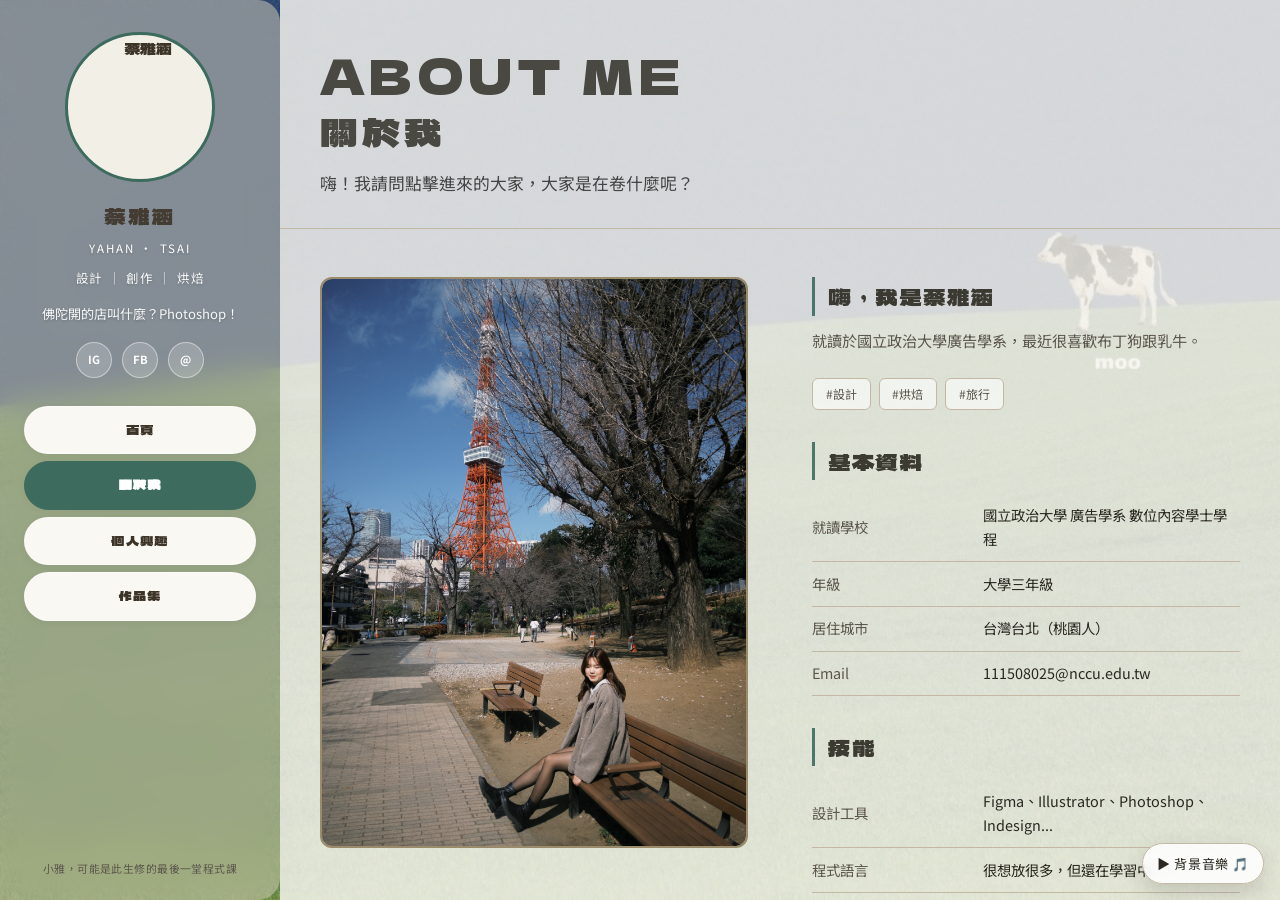
==== commit 70d06192: "feat(audio): add background music toggle and remove pudding CTA Add a fixed play/pause button for ba" ====
--- a/pages/about.html
+++ b/pages/about.html
@@ -51,7 +51,7 @@
               </div>
               <div class="about-info">
                 <h2>嗨，我是蔡雅涵</h2>
-                <p>就讀於 國立政治大學 廣告學系，最近很喜歡布丁狗。</p>
+                <p>就讀於國立政治大學廣告學系，最近很喜歡布丁狗跟乳牛。</p>
                 <div class="tag-list">
                   <span class="tag">#設計</span>
                   <span class="tag">#烘焙</span>
--- a/css/style.css
+++ b/css/style.css
@@ -440,6 +440,28 @@
 .btn--outline:hover {
   background: var(--ink);
   color: var(--cream);
+}
+
+.bgm-toggle {
+  position: fixed;
+  right: 1rem;
+  bottom: 1rem;
+  z-index: 999;
+  padding: 0.62rem 0.9rem;
+  border-radius: 999px;
+  border: 1px solid var(--border);
+  background: rgba(255, 255, 255, 0.86);
+  color: var(--ink);
+  font-size: 0.82rem;
+  font-family: var(--font-sans);
+  letter-spacing: 0.04em;
+  box-shadow: 0 8px 22px rgba(42, 40, 32, 0.18);
+  backdrop-filter: blur(6px);
+  -webkit-backdrop-filter: blur(6px);
+}
+
+.bgm-toggle:hover {
+  background: rgba(247, 245, 239, 0.94);
 }
 
 .hero__cards {
@@ -1327,6 +1349,12 @@
 }
 
 @media (max-width: 480px) {
+  .bgm-toggle {
+    right: 0.75rem;
+    bottom: 0.75rem;
+    font-size: 0.78rem;
+  }
+
   .hero__name {
     font-size: clamp(1.8rem, 9vw, 2.4rem);
   }
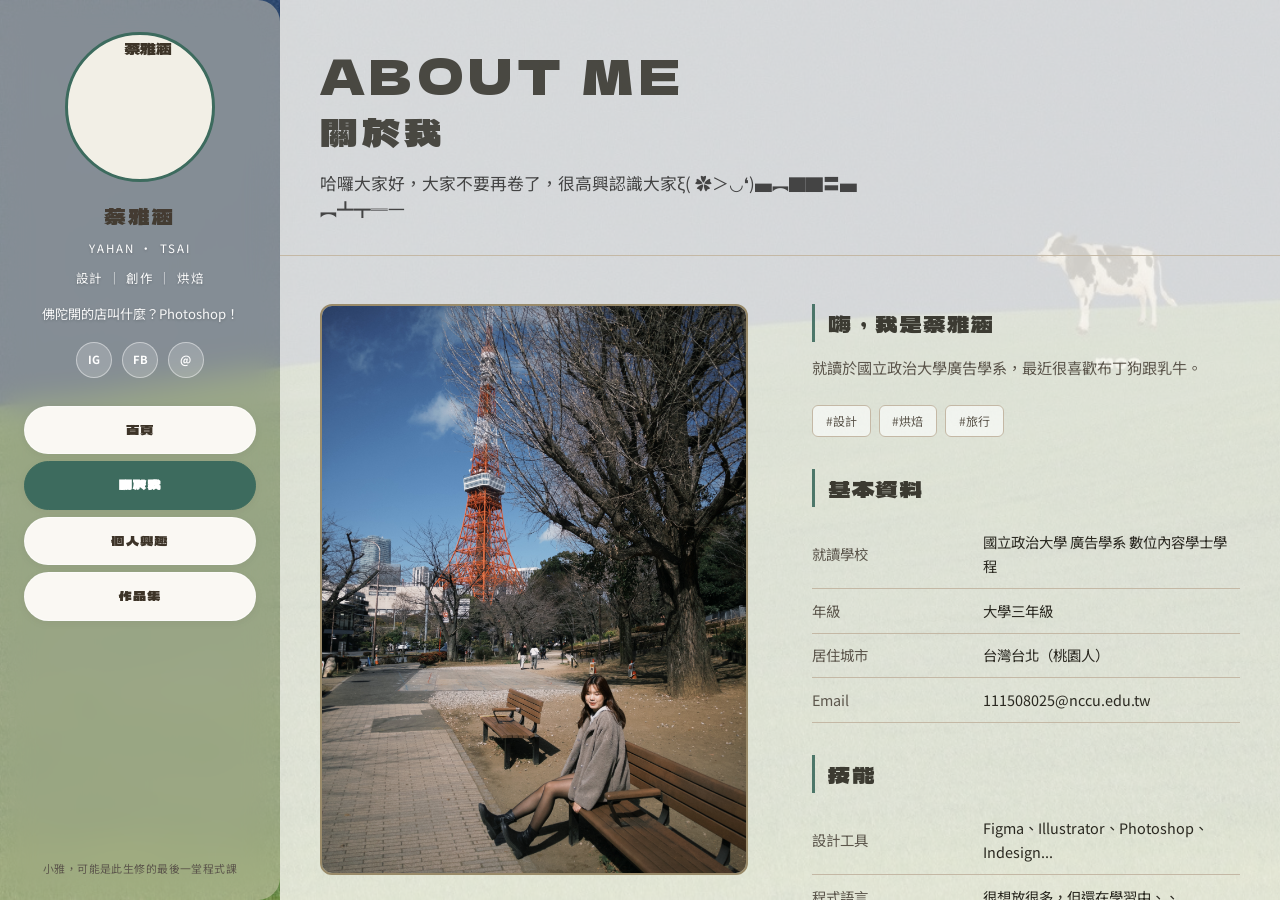
==== commit 17b50ecd: "content(about): update intro sentence to new greeting text Made-with: Cursor" ====
--- a/pages/about.html
+++ b/pages/about.html
@@ -42,7 +42,7 @@
         <section id="view-about" class="view view--active" aria-label="關於我">
           <div class="page__header fade-in">
             <h1 class="page__title"><span class="page__title-en">ABOUT ME</span><span class="page__title-zh">關於我</span></h1>
-            <p>嗨！我請問點擊進來的大家，大家是在卷什麼呢？</p>
+            <p>哈囉大家好，大家不要再卷了，很高興認識大家ξ( ✿＞◡❛)▄︻▇▇〓▄︻┻┳═一</p>
           </div>
           <div class="page__body">
             <div class="about-grid">
--- a/css/style.css
+++ b/css/style.css
@@ -329,8 +329,8 @@
 }
 
 .hero__photo-placeholder {
-  width: min(220px, 100%);
-  max-width: 220px;
+  width: min(280px, 100%);
+  max-width: 280px;
   aspect-ratio: 11 / 14;
   height: auto;
   min-height: 0;
@@ -351,8 +351,8 @@
 }
 
 .hero__photo {
-  width: min(220px, 100%);
-  max-width: 220px;
+  width: min(280px, 100%);
+  max-width: 280px;
   aspect-ratio: 11 / 14;
   height: auto;
   min-height: 0;
@@ -443,25 +443,39 @@
 }
 
 .bgm-toggle {
+  white-space: nowrap;
+}
+
+.bgm-toggle:hover {
+  transform: translateY(-1px);
+}
+
+.bgm-toggle--topbar {
+  margin-left: auto;
+}
+
+.cow-trail {
   position: fixed;
-  right: 1rem;
-  bottom: 1rem;
-  z-index: 999;
-  padding: 0.62rem 0.9rem;
-  border-radius: 999px;
-  border: 1px solid var(--border);
-  background: rgba(255, 255, 255, 0.86);
-  color: var(--ink);
-  font-size: 0.82rem;
-  font-family: var(--font-sans);
-  letter-spacing: 0.04em;
-  box-shadow: 0 8px 22px rgba(42, 40, 32, 0.18);
-  backdrop-filter: blur(6px);
-  -webkit-backdrop-filter: blur(6px);
-}
-
-.bgm-toggle:hover {
-  background: rgba(247, 245, 239, 0.94);
+  left: 0;
+  top: 0;
+  z-index: 9999;
+  pointer-events: none;
+  user-select: none;
+  font-size: 1.05rem;
+  line-height: 1;
+  transform: translate(-50%, -50%);
+  animation: cowTrailFade 560ms ease-out forwards;
+}
+
+@keyframes cowTrailFade {
+  0% {
+    opacity: 0.92;
+    transform: translate(-50%, -50%) scale(0.96);
+  }
+  100% {
+    opacity: 0;
+    transform: translate(-50%, -130%) scale(0.62);
+  }
 }
 
 .hero__cards {
@@ -1349,12 +1363,6 @@
 }
 
 @media (max-width: 480px) {
-  .bgm-toggle {
-    right: 0.75rem;
-    bottom: 0.75rem;
-    font-size: 0.78rem;
-  }
-
   .hero__name {
     font-size: clamp(1.8rem, 9vw, 2.4rem);
   }
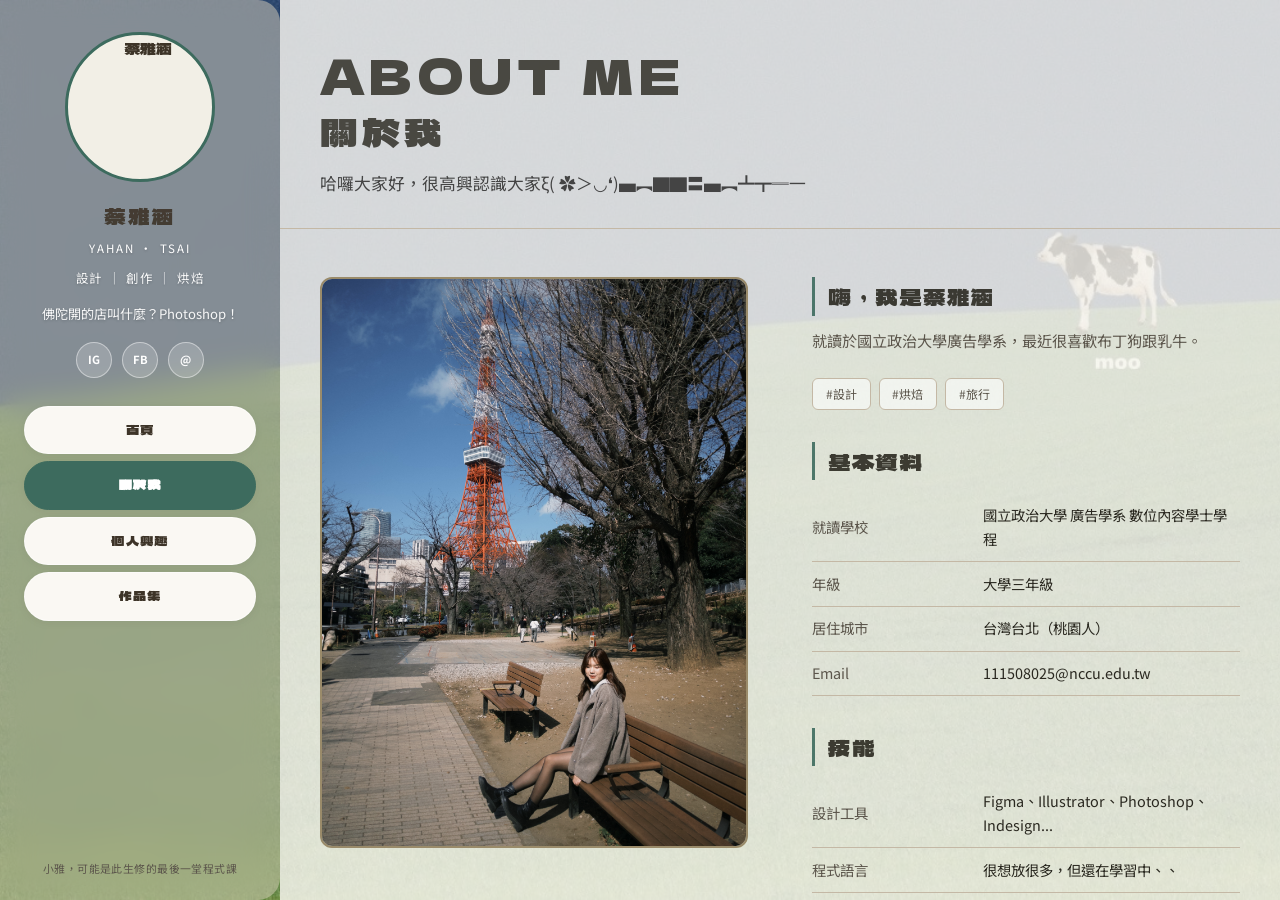
==== commit 4078eac4: "content(about): simplify greeting sentence wording Made-with: Cursor" ====
--- a/pages/about.html
+++ b/pages/about.html
@@ -42,7 +42,7 @@
         <section id="view-about" class="view view--active" aria-label="關於我">
           <div class="page__header fade-in">
             <h1 class="page__title"><span class="page__title-en">ABOUT ME</span><span class="page__title-zh">關於我</span></h1>
-            <p>哈囉大家好，大家不要再卷了，很高興認識大家ξ( ✿＞◡❛)▄︻▇▇〓▄︻┻┳═一</p>
+            <p>哈囉大家好，很高興認識大家ξ( ✿＞◡❛)▄︻▇▇〓▄︻┻┳═一</p>
           </div>
           <div class="page__body">
             <div class="about-grid">
